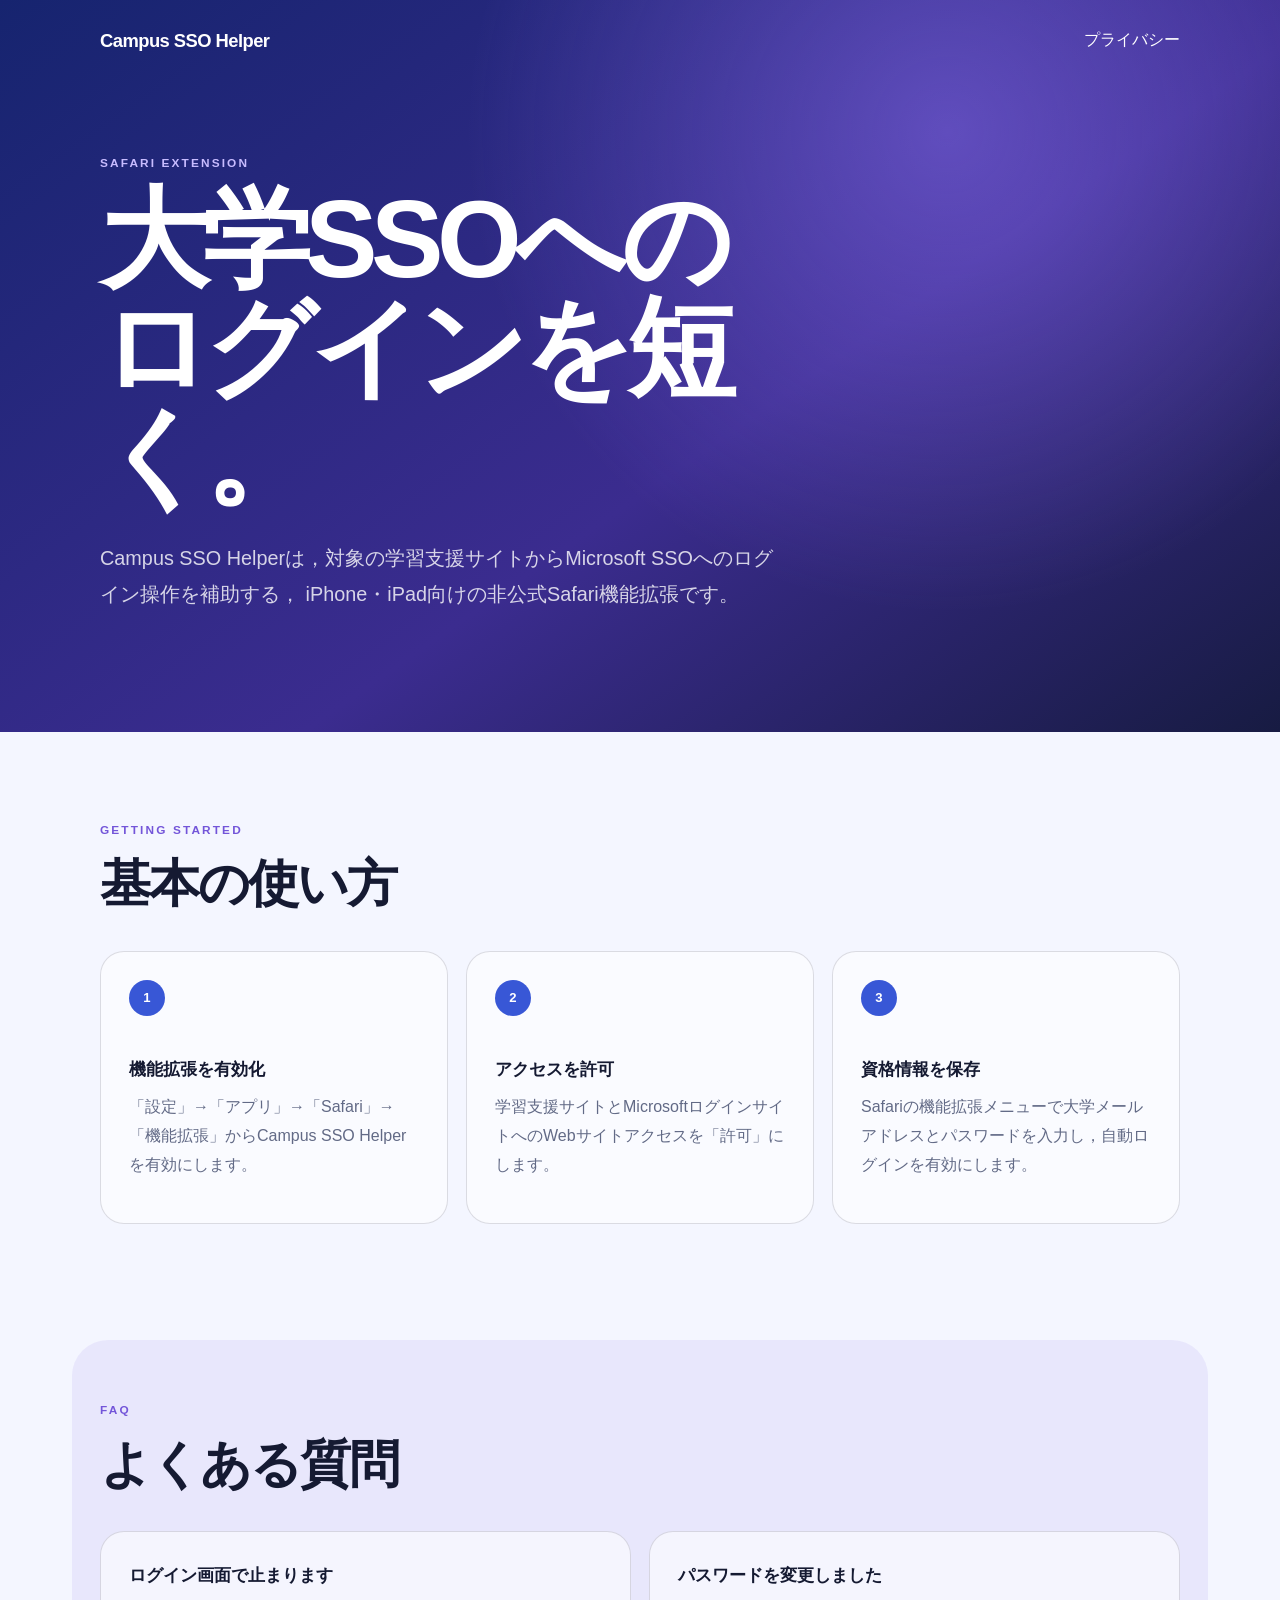
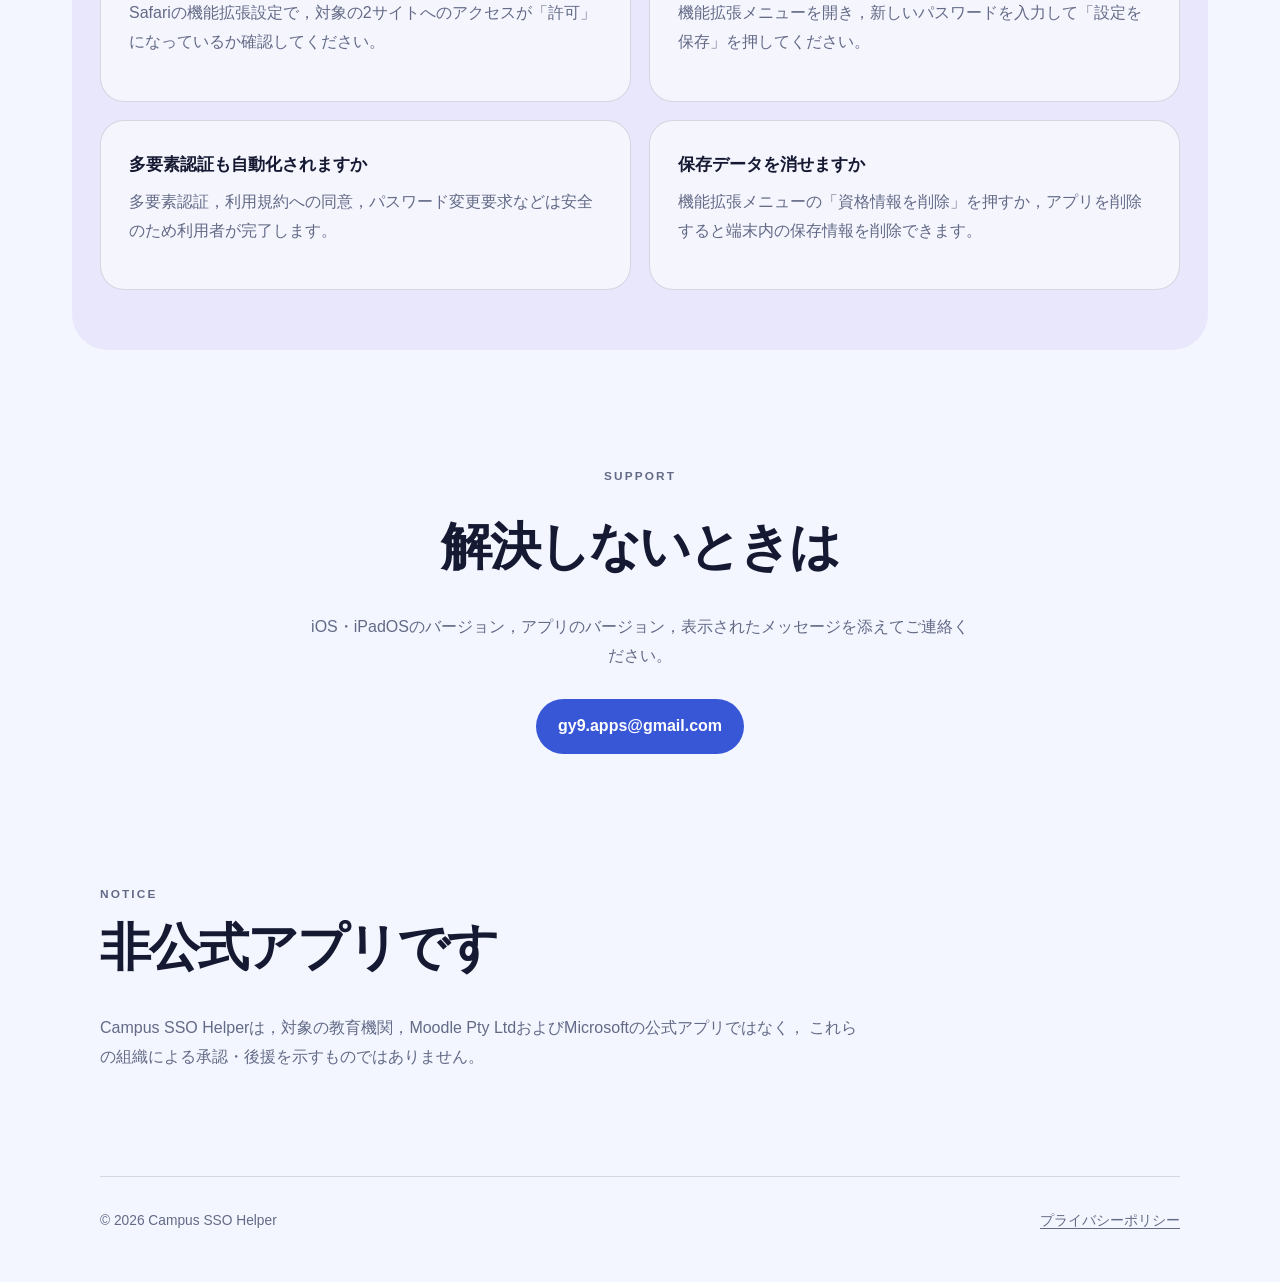
==== docs/index.html @ 8858cd8e "Prepare Campus SSO Helper App Store release" ====
<!doctype html>
<html lang="ja">
<head>
  <meta charset="utf-8">
  <meta name="viewport" content="width=device-width, initial-scale=1">
  <meta name="description" content="Campus SSO Helperのサポートページ。設定方法，よくある質問，プライバシー情報をご案内します。">
  <meta name="theme-color" content="#243aa8">
  <title>Campus SSO Helper サポート</title>
  <link rel="stylesheet" href="styles.css">
</head>
<body>
  <header class="hero">
    <nav class="nav">
      <a class="brand" href="./" aria-label="Campus SSO Helper サポートトップ">Campus SSO Helper</a>
      <a href="privacy.html">プライバシー</a>
    </nav>
    <div class="hero-content">
      <p class="eyebrow">SAFARI EXTENSION</p>
      <h1>大学SSOへの<br>ログインを短く。</h1>
      <p class="lead">
        Campus SSO Helperは，対象の学習支援サイトからMicrosoft SSOへのログイン操作を補助する，
        iPhone・iPad向けの非公式Safari機能拡張です。
      </p>
    </div>
  </header>

  <main>
    <section aria-labelledby="start">
      <p class="section-label">GETTING STARTED</p>
      <h2 id="start">基本の使い方</h2>
      <ol class="steps">
        <li>
          <span>1</span>
          <div>
            <h3>機能拡張を有効化</h3>
            <p>「設定」→「アプリ」→「Safari」→「機能拡張」からCampus SSO Helperを有効にします。</p>
          </div>
        </li>
        <li>
          <span>2</span>
          <div>
            <h3>アクセスを許可</h3>
            <p>学習支援サイトとMicrosoftログインサイトへのWebサイトアクセスを「許可」にします。</p>
          </div>
        </li>
        <li>
          <span>3</span>
          <div>
            <h3>資格情報を保存</h3>
            <p>Safariの機能拡張メニューで大学メールアドレスとパスワードを入力し，自動ログインを有効にします。</p>
          </div>
        </li>
      </ol>
    </section>

    <section class="tinted" aria-labelledby="faq">
      <p class="section-label">FAQ</p>
      <h2 id="faq">よくある質問</h2>
      <div class="faq-grid">
        <article>
          <h3>ログイン画面で止まります</h3>
          <p>Safariの機能拡張設定で，対象の2サイトへのアクセスが「許可」になっているか確認してください。</p>
        </article>
        <article>
          <h3>パスワードを変更しました</h3>
          <p>機能拡張メニューを開き，新しいパスワードを入力して「設定を保存」を押してください。</p>
        </article>
        <article>
          <h3>多要素認証も自動化されますか</h3>
          <p>多要素認証，利用規約への同意，パスワード変更要求などは安全のため利用者が完了します。</p>
        </article>
        <article>
          <h3>保存データを消せますか</h3>
          <p>機能拡張メニューの「資格情報を削除」を押すか，アプリを削除すると端末内の保存情報を削除できます。</p>
        </article>
      </div>
    </section>

    <section class="contact" aria-labelledby="contact">
      <p class="section-label">SUPPORT</p>
      <h2 id="contact">解決しないときは</h2>
      <p>iOS・iPadOSのバージョン，アプリのバージョン，表示されたメッセージを添えてご連絡ください。</p>
      <a class="button" href="mailto:gy9.apps@gmail.com">gy9.apps@gmail.com</a>
    </section>

    <section class="notice" aria-labelledby="unofficial">
      <p class="section-label">NOTICE</p>
      <h2 id="unofficial">非公式アプリです</h2>
      <p>
        Campus SSO Helperは，対象の教育機関，Moodle Pty LtdおよびMicrosoftの公式アプリではなく，
        これらの組織による承認・後援を示すものではありません。
      </p>
    </section>
  </main>

  <footer>
    <span>© 2026 Campus SSO Helper</span>
    <a href="privacy.html">プライバシーポリシー</a>
  </footer>
</body>
</html>
---- docs/styles.css ----
:root {
  color-scheme: light;
  --ink: #151a32;
  --muted: #626a86;
  --paper: #f4f6ff;
  --blue: #3857d6;
  --violet: #7355d9;
  --line: rgba(21, 26, 50, 0.14);
}

* {
  box-sizing: border-box;
}

html {
  scroll-behavior: smooth;
}

body {
  margin: 0;
  color: var(--ink);
  background: var(--paper);
  font-family: -apple-system, BlinkMacSystemFont, "Hiragino Sans", "Yu Gothic", sans-serif;
  line-height: 1.8;
}

a {
  color: inherit;
  text-underline-offset: 0.2em;
}

.hero,
.page-header {
  color: #fff;
  background:
    radial-gradient(circle at 74% 18%, rgba(151, 121, 255, 0.44), transparent 30rem),
    linear-gradient(145deg, #16246f, #3b2c8f 58%, #171b42);
}

.hero {
  min-height: 72vh;
  display: grid;
  grid-template-rows: auto 1fr;
}

.nav {
  width: min(1080px, calc(100% - 40px));
  margin: 0 auto;
  padding: 24px 0;
  display: flex;
  align-items: center;
  justify-content: space-between;
}

.nav a {
  text-decoration: none;
}

.brand {
  font-size: 1.15rem;
  font-weight: 750;
  letter-spacing: -0.03em;
}

.hero-content,
.page-header > div {
  width: min(1080px, calc(100% - 40px));
  margin: auto;
  padding: 72px 0 100px;
}

.page-header > div {
  padding-top: 52px;
}

.eyebrow,
.section-label {
  margin: 0 0 12px;
  color: #c8bcff;
  font-size: 0.74rem;
  font-weight: 750;
  letter-spacing: 0.18em;
}

.section-label {
  color: var(--violet);
}

h1,
h2,
h3,
p {
  margin-top: 0;
}

h1 {
  margin-bottom: 28px;
  max-width: 800px;
  font-size: clamp(3rem, 8.5vw, 7rem);
  line-height: 1;
  letter-spacing: -0.06em;
}

.page-header h1 {
  font-size: clamp(2.6rem, 7vw, 5.4rem);
}

.lead {
  max-width: 690px;
  color: rgba(255, 255, 255, 0.8);
  font-size: clamp(1rem, 2vw, 1.24rem);
}

.updated {
  color: rgba(255, 255, 255, 0.65);
}

main > section,
.policy {
  width: min(1080px, calc(100% - 40px));
  margin: 0 auto;
  padding: 88px 0;
}

h2 {
  margin-bottom: 36px;
  font-size: clamp(2rem, 4vw, 3.2rem);
  line-height: 1.2;
  letter-spacing: -0.04em;
}

h3 {
  margin-bottom: 8px;
  font-size: 1.08rem;
}

.steps {
  list-style: none;
  margin: 0;
  padding: 0;
  display: grid;
  grid-template-columns: repeat(3, 1fr);
  gap: 18px;
}

.steps li,
.faq-grid article {
  border: 1px solid var(--line);
  border-radius: 24px;
  background: rgba(255, 255, 255, 0.58);
}

.steps li {
  padding: 28px;
}

.steps li > span {
  width: 36px;
  height: 36px;
  margin-bottom: 38px;
  display: grid;
  place-items: center;
  border-radius: 999px;
  color: #fff;
  background: var(--blue);
  font-size: 0.82rem;
  font-weight: 750;
}

.steps p,
.faq-grid p,
.contact p,
.notice p,
.policy p,
.policy li {
  color: var(--muted);
}

.tinted {
  position: relative;
}

.tinted::before {
  position: absolute;
  z-index: -1;
  inset: 28px -28px;
  border-radius: 36px;
  background: rgba(115, 85, 217, 0.09);
  content: "";
}

.faq-grid {
  display: grid;
  grid-template-columns: repeat(2, 1fr);
  gap: 18px;
}

.faq-grid article {
  padding: 28px;
}

.contact {
  text-align: center;
}

.contact p {
  max-width: 660px;
  margin: 0 auto 28px;
}

.button {
  display: inline-block;
  padding: 13px 22px;
  border-radius: 999px;
  color: #fff;
  background: var(--blue);
  text-decoration: none;
  font-weight: 700;
}

.notice {
  padding-top: 42px;
}

.notice p {
  max-width: 760px;
}

.policy {
  max-width: 780px;
}

.policy section {
  padding: 28px 0;
  border-bottom: 1px solid var(--line);
}

.policy h2 {
  margin-bottom: 14px;
  font-size: 1.5rem;
}

code {
  overflow-wrap: anywhere;
}

footer {
  width: min(1080px, calc(100% - 40px));
  margin: 0 auto;
  padding: 32px 0 48px;
  display: flex;
  justify-content: space-between;
  border-top: 1px solid var(--line);
  color: var(--muted);
  font-size: 0.86rem;
}

@media (max-width: 760px) {
  .hero {
    min-height: 630px;
  }

  .hero-content,
  .page-header > div {
    padding: 56px 0 76px;
  }

  .steps,
  .faq-grid {
    grid-template-columns: 1fr;
  }

  main > section,
  .policy {
    padding: 66px 0;
  }

  .tinted::before {
    inset: 22px -12px;
  }

  footer {
    gap: 16px;
    flex-direction: column;
  }
}
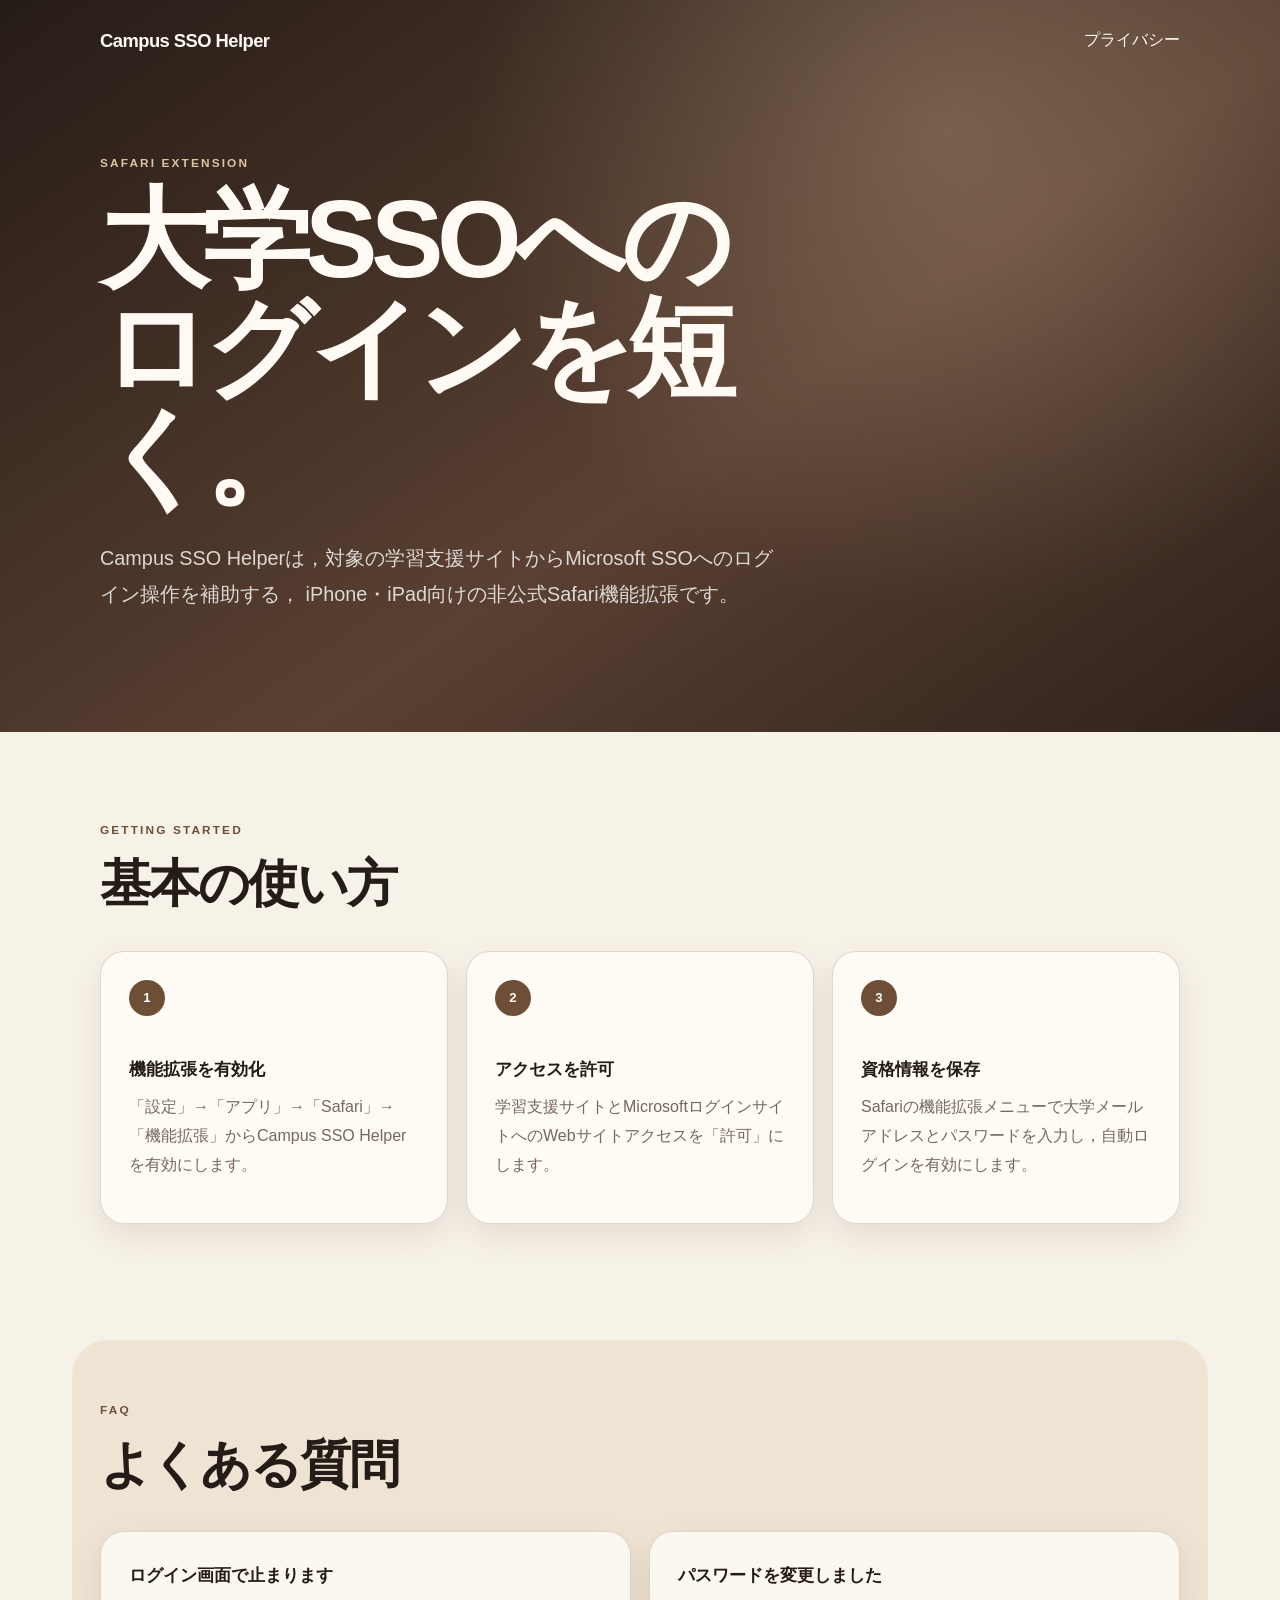
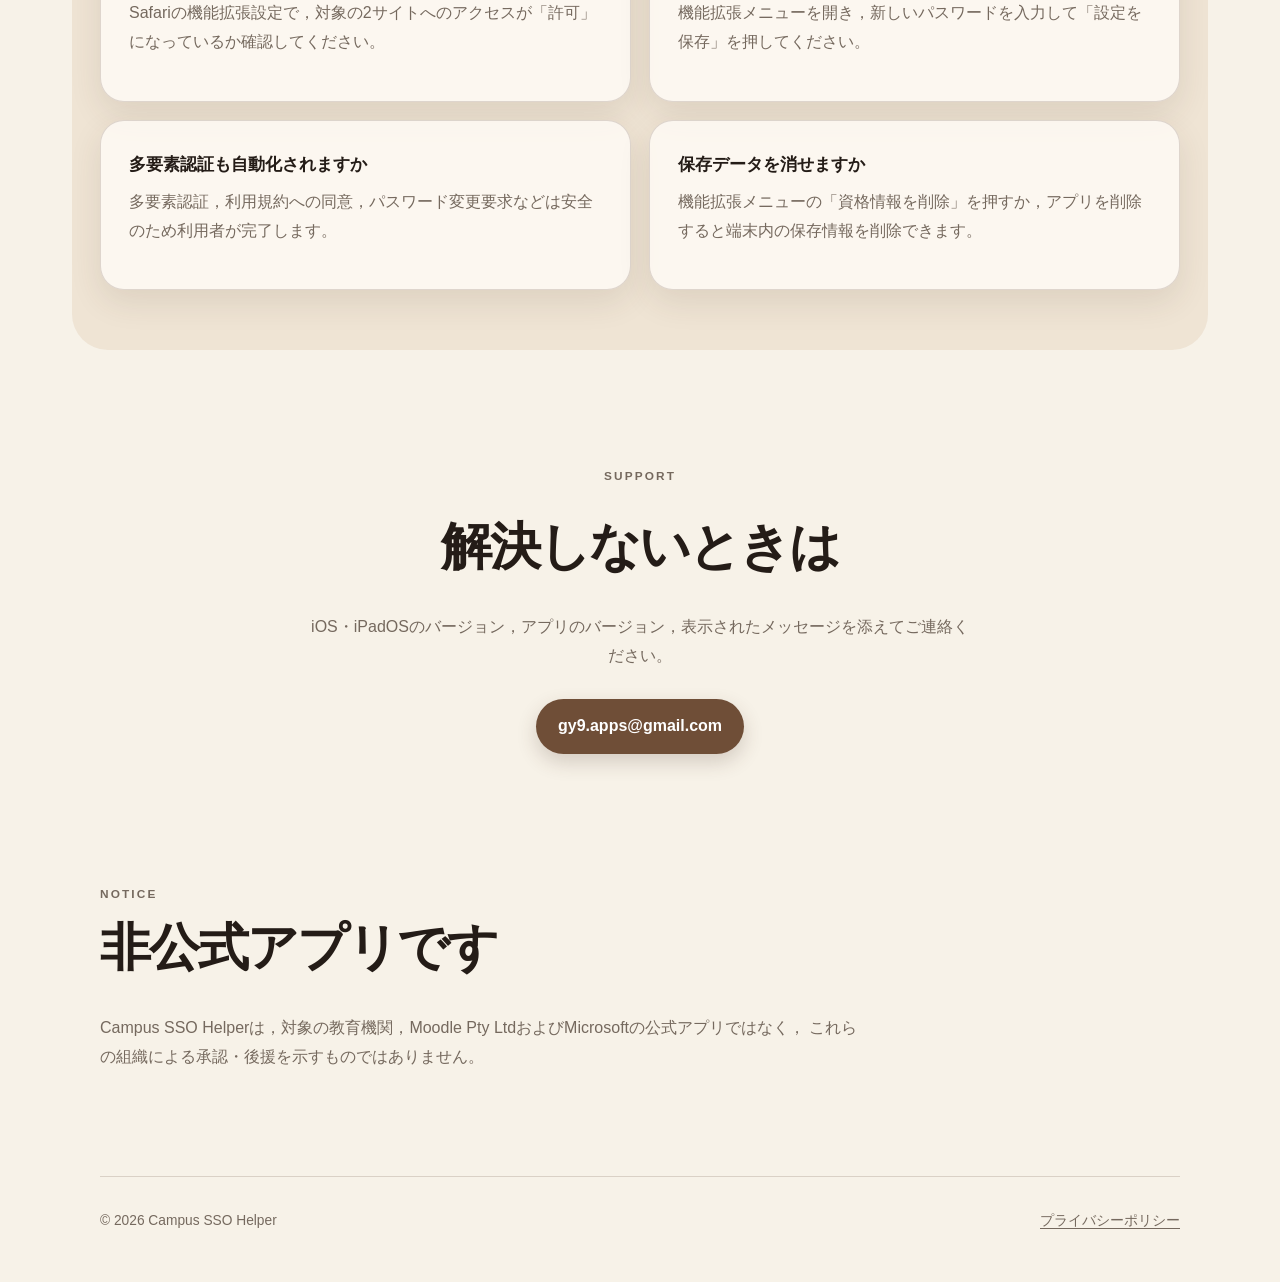
==== commit 7cfa3bde: "Adopt warm ivory and cocoa design system" ====
--- a/docs/index.html
+++ b/docs/index.html
@@ -4,7 +4,7 @@
   <meta charset="utf-8">
   <meta name="viewport" content="width=device-width, initial-scale=1">
   <meta name="description" content="Campus SSO Helperのサポートページ。設定方法，よくある質問，プライバシー情報をご案内します。">
-  <meta name="theme-color" content="#243aa8">
+  <meta name="theme-color" content="#4b3428">
   <title>Campus SSO Helper サポート</title>
   <link rel="stylesheet" href="styles.css">
 </head>
--- a/docs/styles.css
+++ b/docs/styles.css
@@ -1,11 +1,13 @@
 :root {
   color-scheme: light;
-  --ink: #151a32;
-  --muted: #626a86;
-  --paper: #f4f6ff;
-  --blue: #3857d6;
-  --violet: #7355d9;
-  --line: rgba(21, 26, 50, 0.14);
+  --ink: #241c17;
+  --muted: #75695e;
+  --paper: #f7f2e8;
+  --surface: #fffcf7;
+  --cocoa: #6f4e37;
+  --sand: #c5a37c;
+  --line: rgba(83, 59, 44, 0.18);
+  --shadow: rgba(76, 52, 39, 0.11);
 }
 
 * {
@@ -31,10 +33,10 @@
 
 .hero,
 .page-header {
-  color: #fff;
+  color: #fffaf3;
   background:
-    radial-gradient(circle at 74% 18%, rgba(151, 121, 255, 0.44), transparent 30rem),
-    linear-gradient(145deg, #16246f, #3b2c8f 58%, #171b42);
+    radial-gradient(circle at 74% 18%, rgba(224, 196, 160, 0.28), transparent 30rem),
+    linear-gradient(145deg, #261c17, #5a4032 58%, #2e211b);
 }
 
 .hero {
@@ -76,14 +78,14 @@
 .eyebrow,
 .section-label {
   margin: 0 0 12px;
-  color: #c8bcff;
+  color: #e0c4a0;
   font-size: 0.74rem;
   font-weight: 750;
   letter-spacing: 0.18em;
 }
 
 .section-label {
-  color: var(--violet);
+  color: var(--cocoa);
 }
 
 h1,
@@ -147,7 +149,8 @@
 .faq-grid article {
   border: 1px solid var(--line);
   border-radius: 24px;
-  background: rgba(255, 255, 255, 0.58);
+  background: rgba(255, 252, 247, 0.8);
+  box-shadow: 0 12px 32px var(--shadow);
 }
 
 .steps li {
@@ -162,7 +165,7 @@
   place-items: center;
   border-radius: 999px;
   color: #fff;
-  background: var(--blue);
+  background: var(--cocoa);
   font-size: 0.82rem;
   font-weight: 750;
 }
@@ -185,7 +188,7 @@
   z-index: -1;
   inset: 28px -28px;
   border-radius: 36px;
-  background: rgba(115, 85, 217, 0.09);
+  background: rgba(197, 163, 124, 0.18);
   content: "";
 }
 
@@ -213,7 +216,8 @@
   padding: 13px 22px;
   border-radius: 999px;
   color: #fff;
-  background: var(--blue);
+  background: var(--cocoa);
+  box-shadow: 0 8px 20px rgba(76, 52, 39, 0.2);
   text-decoration: none;
   font-weight: 700;
 }
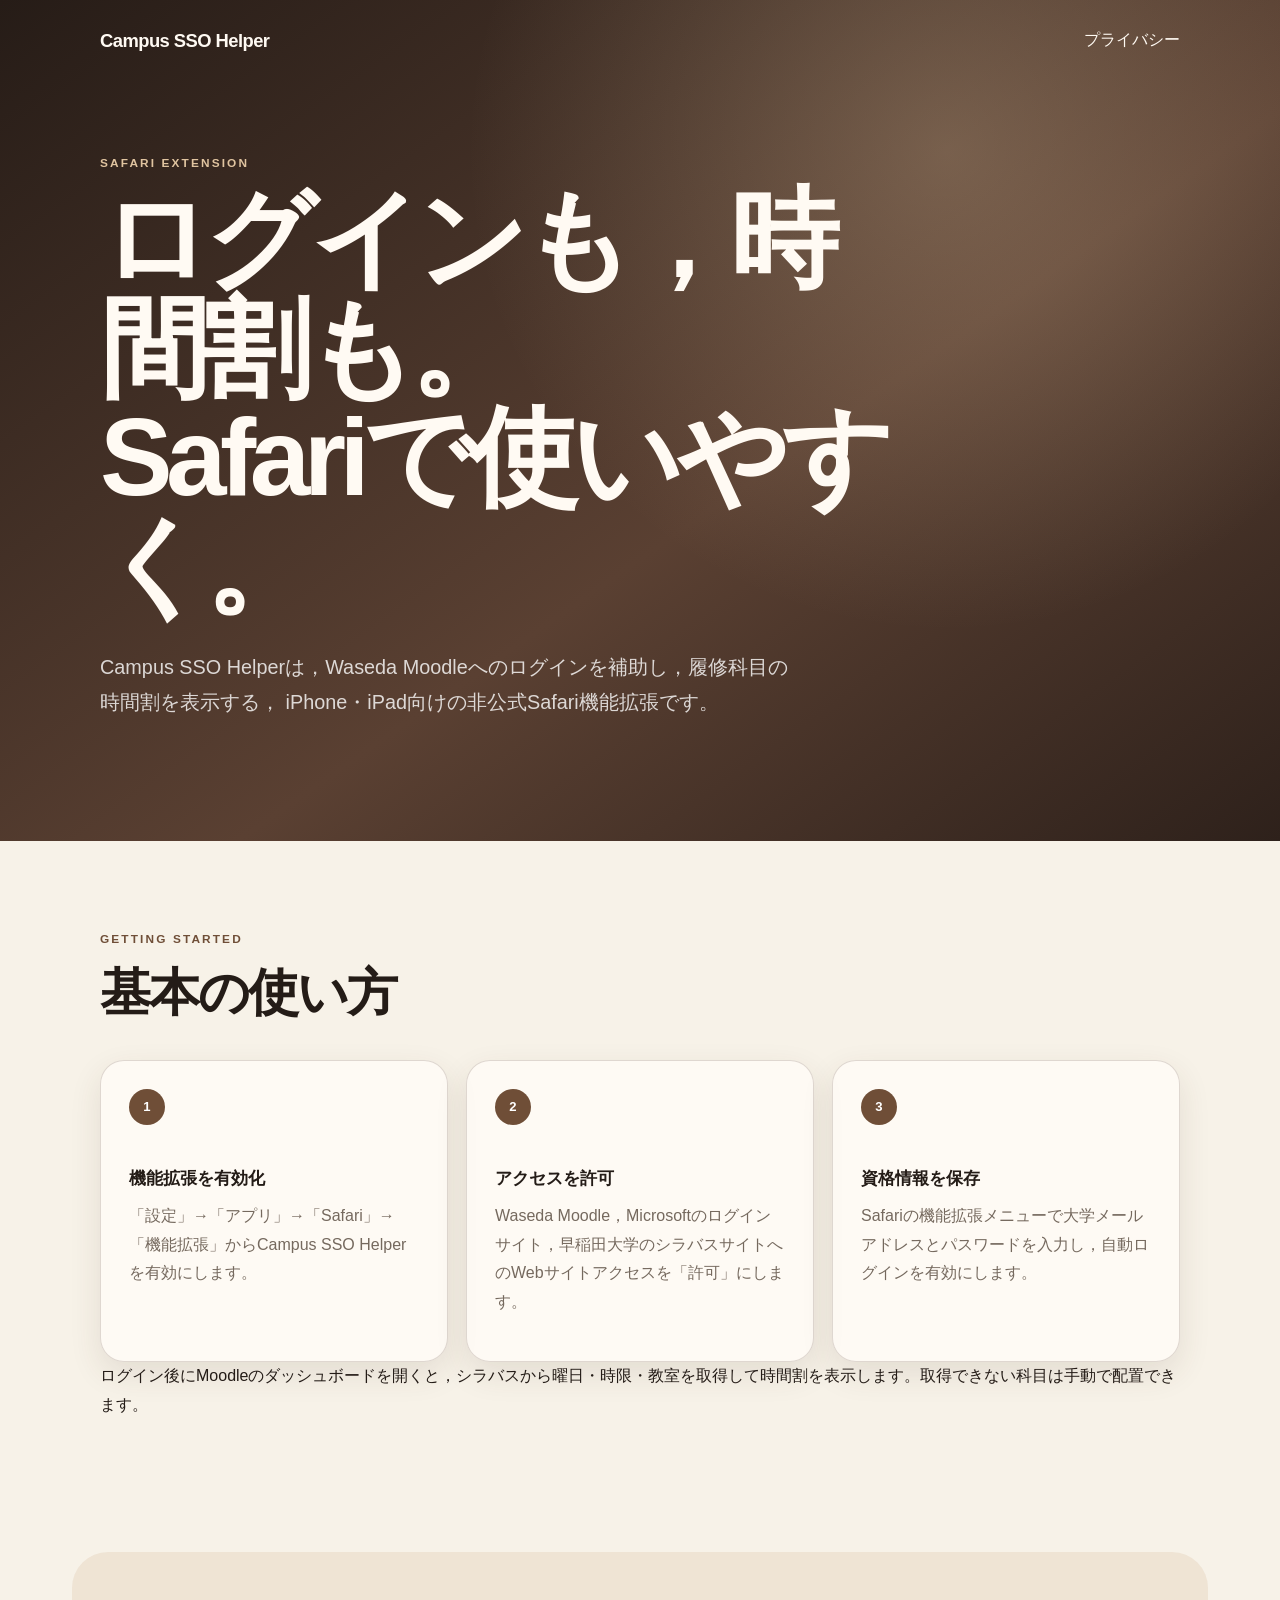
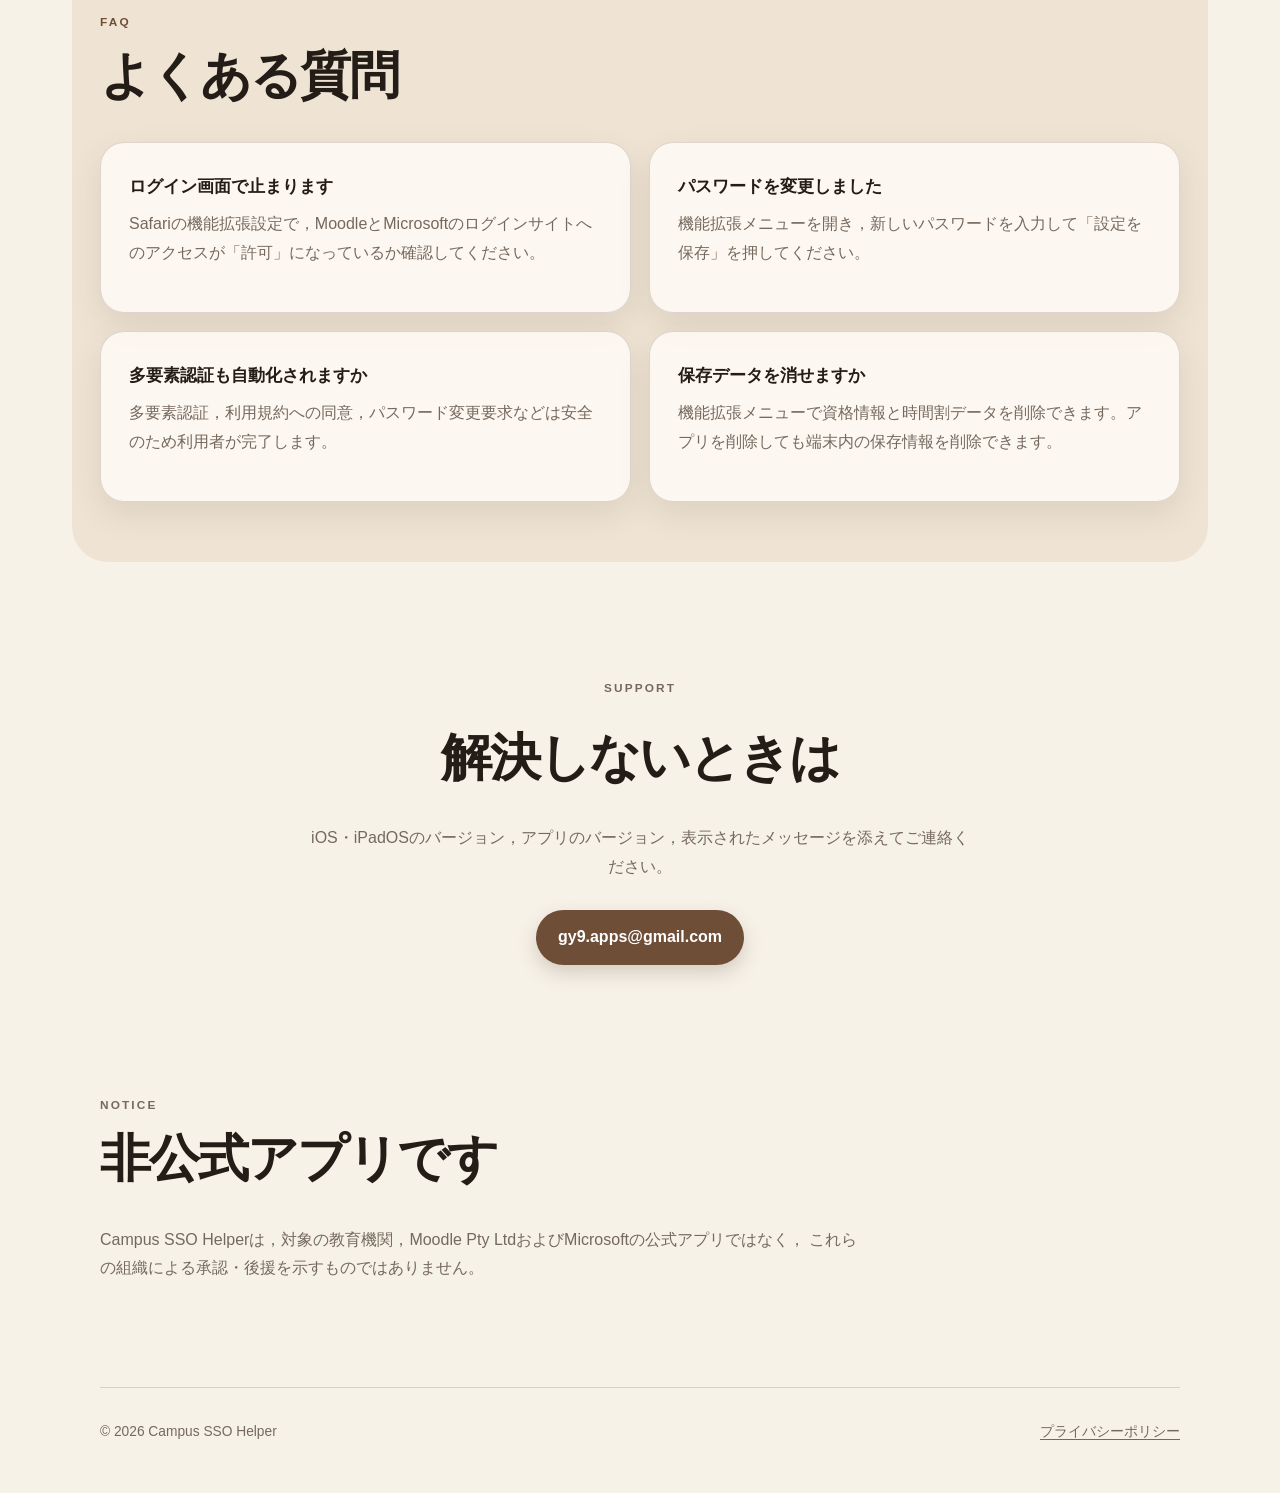
==== commit 8881b03a: "Add iOS Safari Moodle timetable with syllabus lookup" ====
--- a/docs/index.html
+++ b/docs/index.html
@@ -16,9 +16,9 @@
     </nav>
     <div class="hero-content">
       <p class="eyebrow">SAFARI EXTENSION</p>
-      <h1>大学SSOへの<br>ログインを短く。</h1>
+      <h1>ログインも，時間割も。<br>Safariで使いやすく。</h1>
       <p class="lead">
-        Campus SSO Helperは，対象の学習支援サイトからMicrosoft SSOへのログイン操作を補助する，
+        Campus SSO Helperは，Waseda Moodleへのログインを補助し，履修科目の時間割を表示する，
         iPhone・iPad向けの非公式Safari機能拡張です。
       </p>
     </div>
@@ -40,7 +40,7 @@
           <span>2</span>
           <div>
             <h3>アクセスを許可</h3>
-            <p>学習支援サイトとMicrosoftログインサイトへのWebサイトアクセスを「許可」にします。</p>
+            <p>Waseda Moodle，Microsoftのログインサイト，早稲田大学のシラバスサイトへのWebサイトアクセスを「許可」にします。</p>
           </div>
         </li>
         <li>
@@ -51,6 +51,7 @@
           </div>
         </li>
       </ol>
+      <p>ログイン後にMoodleのダッシュボードを開くと，シラバスから曜日・時限・教室を取得して時間割を表示します。取得できない科目は手動で配置できます。</p>
     </section>
 
     <section class="tinted" aria-labelledby="faq">
@@ -59,7 +60,7 @@
       <div class="faq-grid">
         <article>
           <h3>ログイン画面で止まります</h3>
-          <p>Safariの機能拡張設定で，対象の2サイトへのアクセスが「許可」になっているか確認してください。</p>
+          <p>Safariの機能拡張設定で，MoodleとMicrosoftのログインサイトへのアクセスが「許可」になっているか確認してください。</p>
         </article>
         <article>
           <h3>パスワードを変更しました</h3>
@@ -71,7 +72,7 @@
         </article>
         <article>
           <h3>保存データを消せますか</h3>
-          <p>機能拡張メニューの「資格情報を削除」を押すか，アプリを削除すると端末内の保存情報を削除できます。</p>
+          <p>機能拡張メニューで資格情報と時間割データを削除できます。アプリを削除しても端末内の保存情報を削除できます。</p>
         </article>
       </div>
     </section>
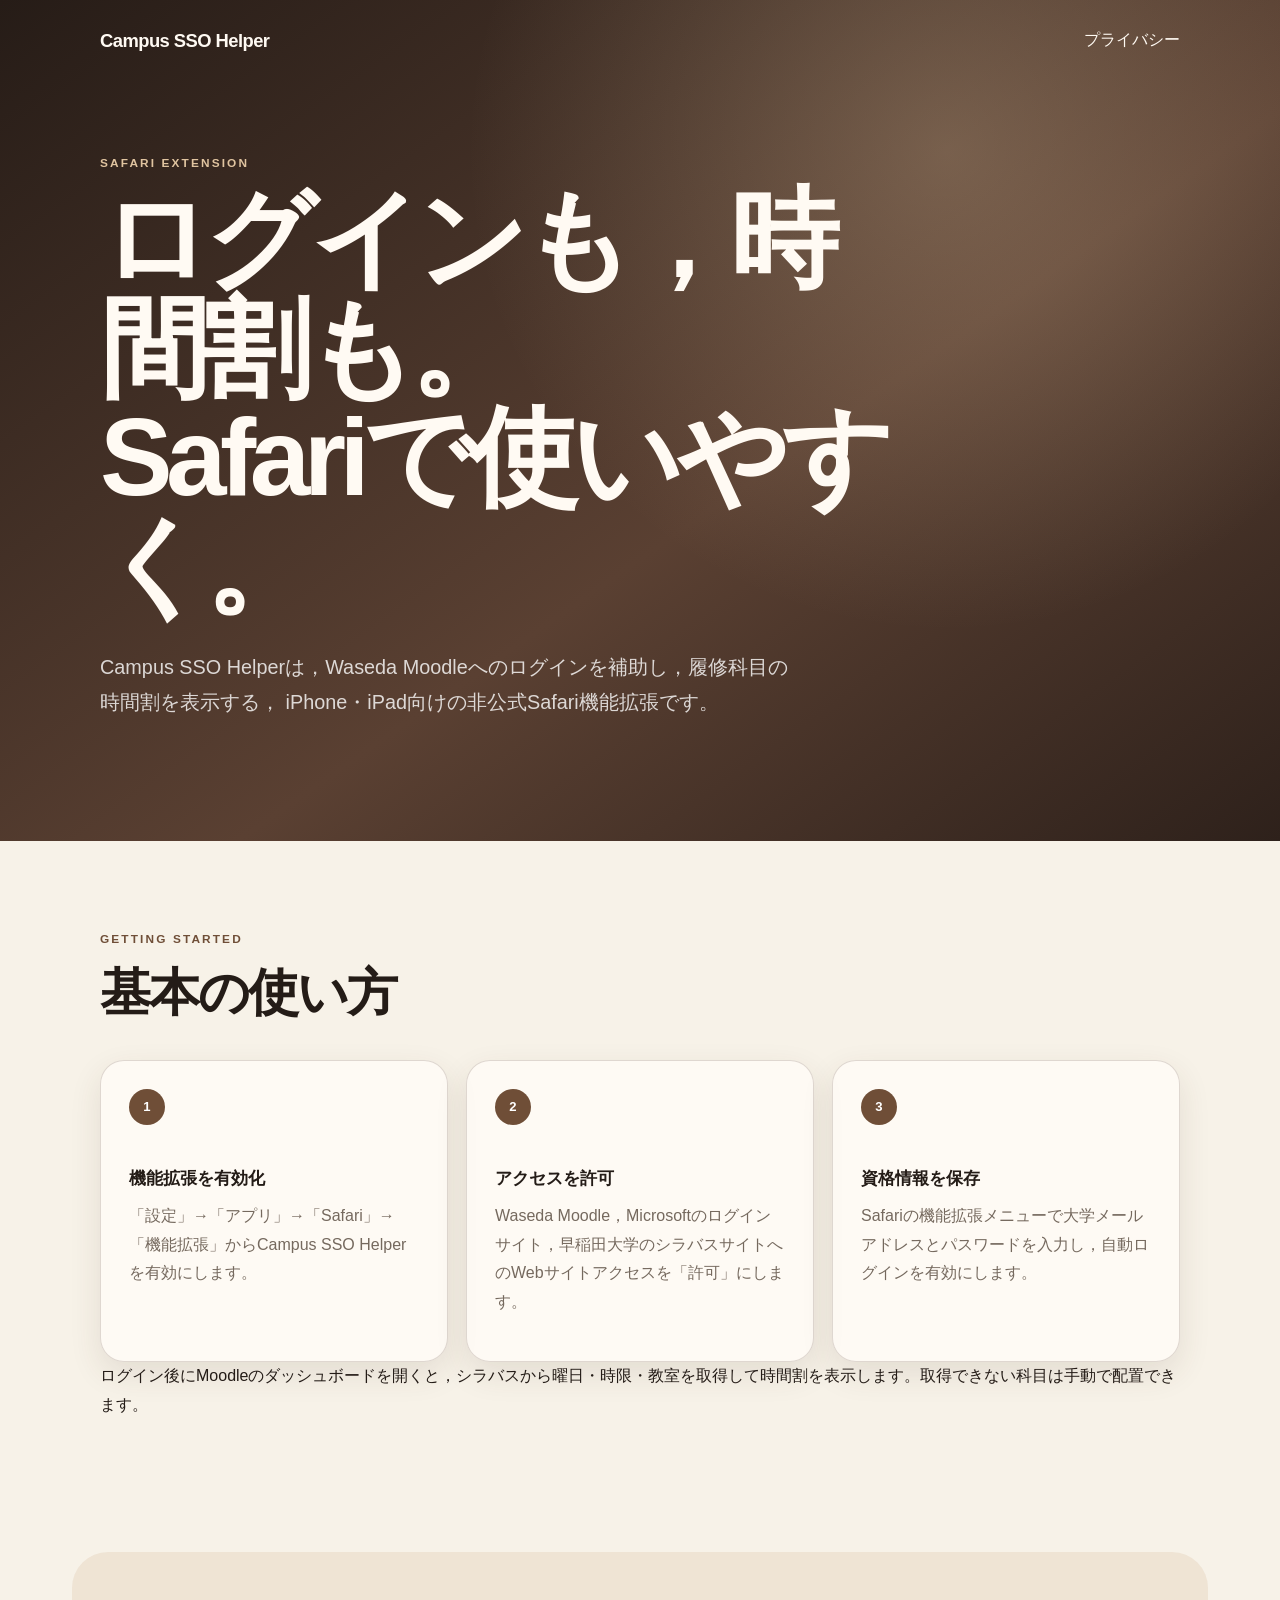
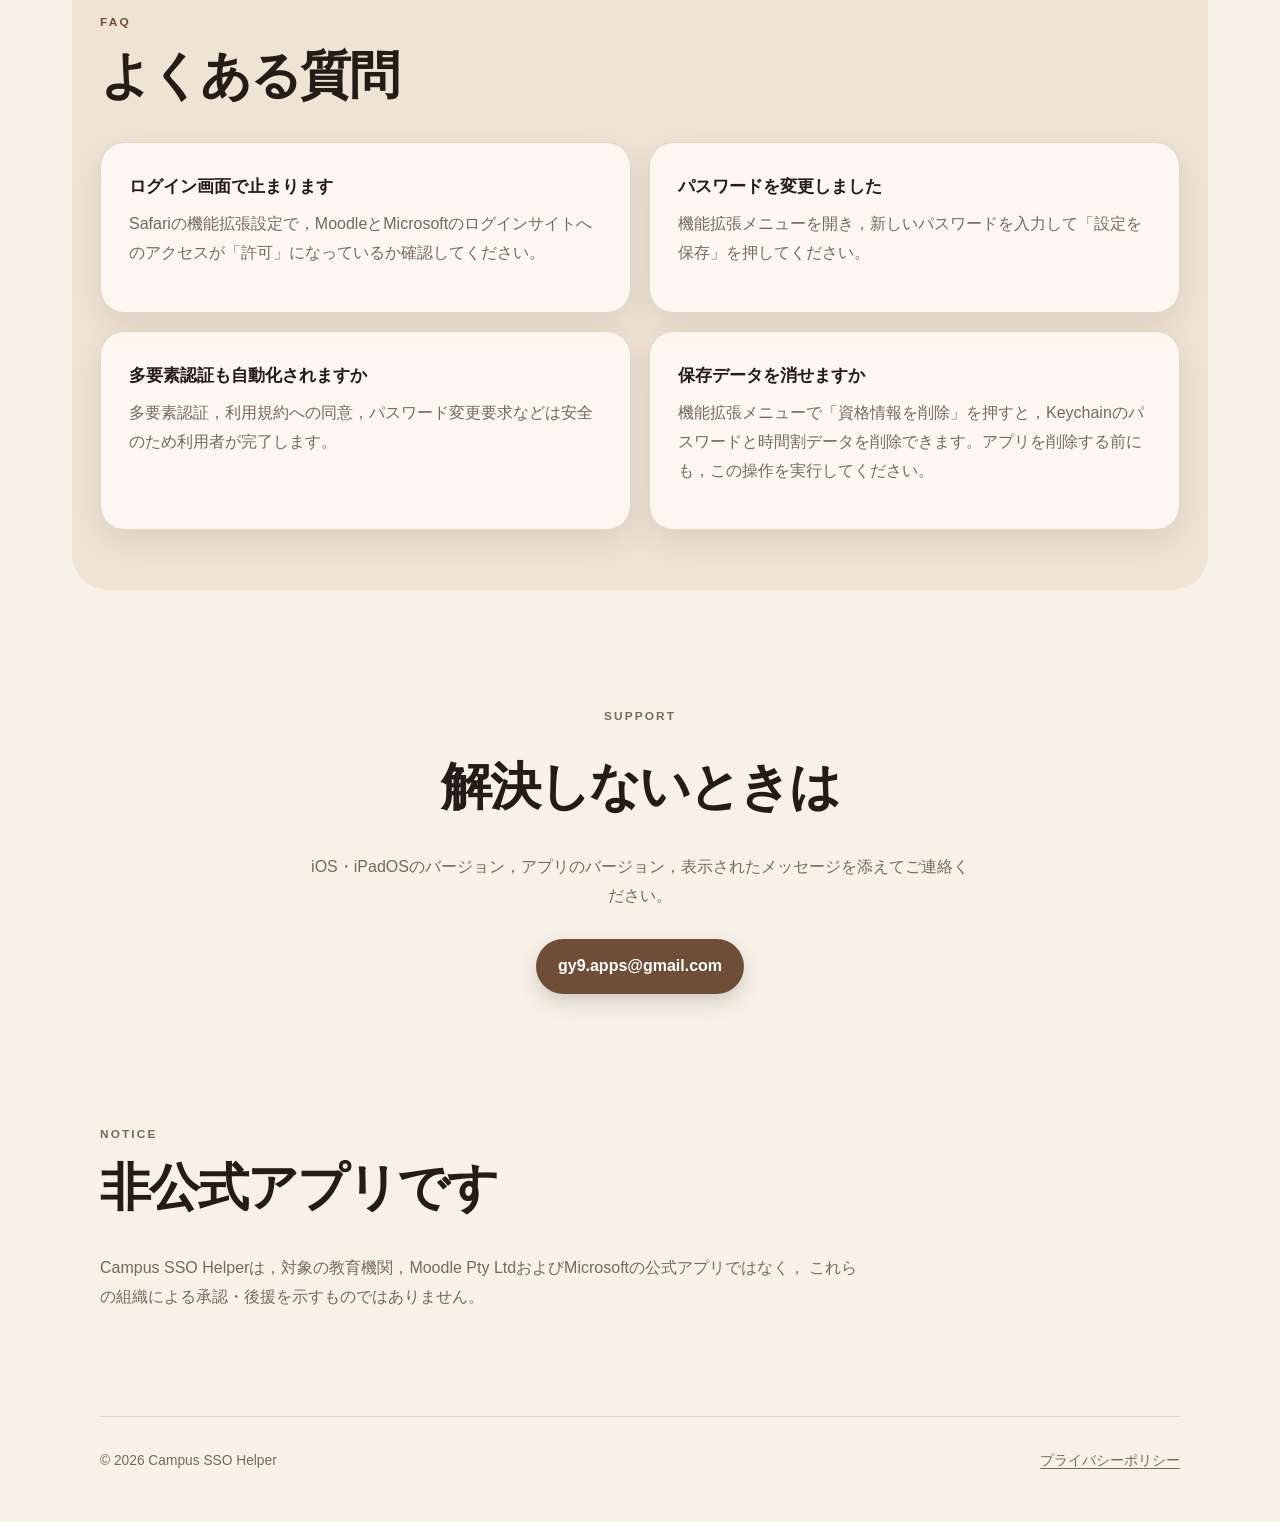
==== commit 242f493f: "Prepare 2.1.0 with Keychain credentials and bundled license notices" ====
--- a/docs/index.html
+++ b/docs/index.html
@@ -72,7 +72,7 @@
         </article>
         <article>
           <h3>保存データを消せますか</h3>
-          <p>機能拡張メニューで資格情報と時間割データを削除できます。アプリを削除しても端末内の保存情報を削除できます。</p>
+          <p>機能拡張メニューで「資格情報を削除」を押すと，Keychainのパスワードと時間割データを削除できます。アプリを削除する前にも，この操作を実行してください。</p>
         </article>
       </div>
     </section>
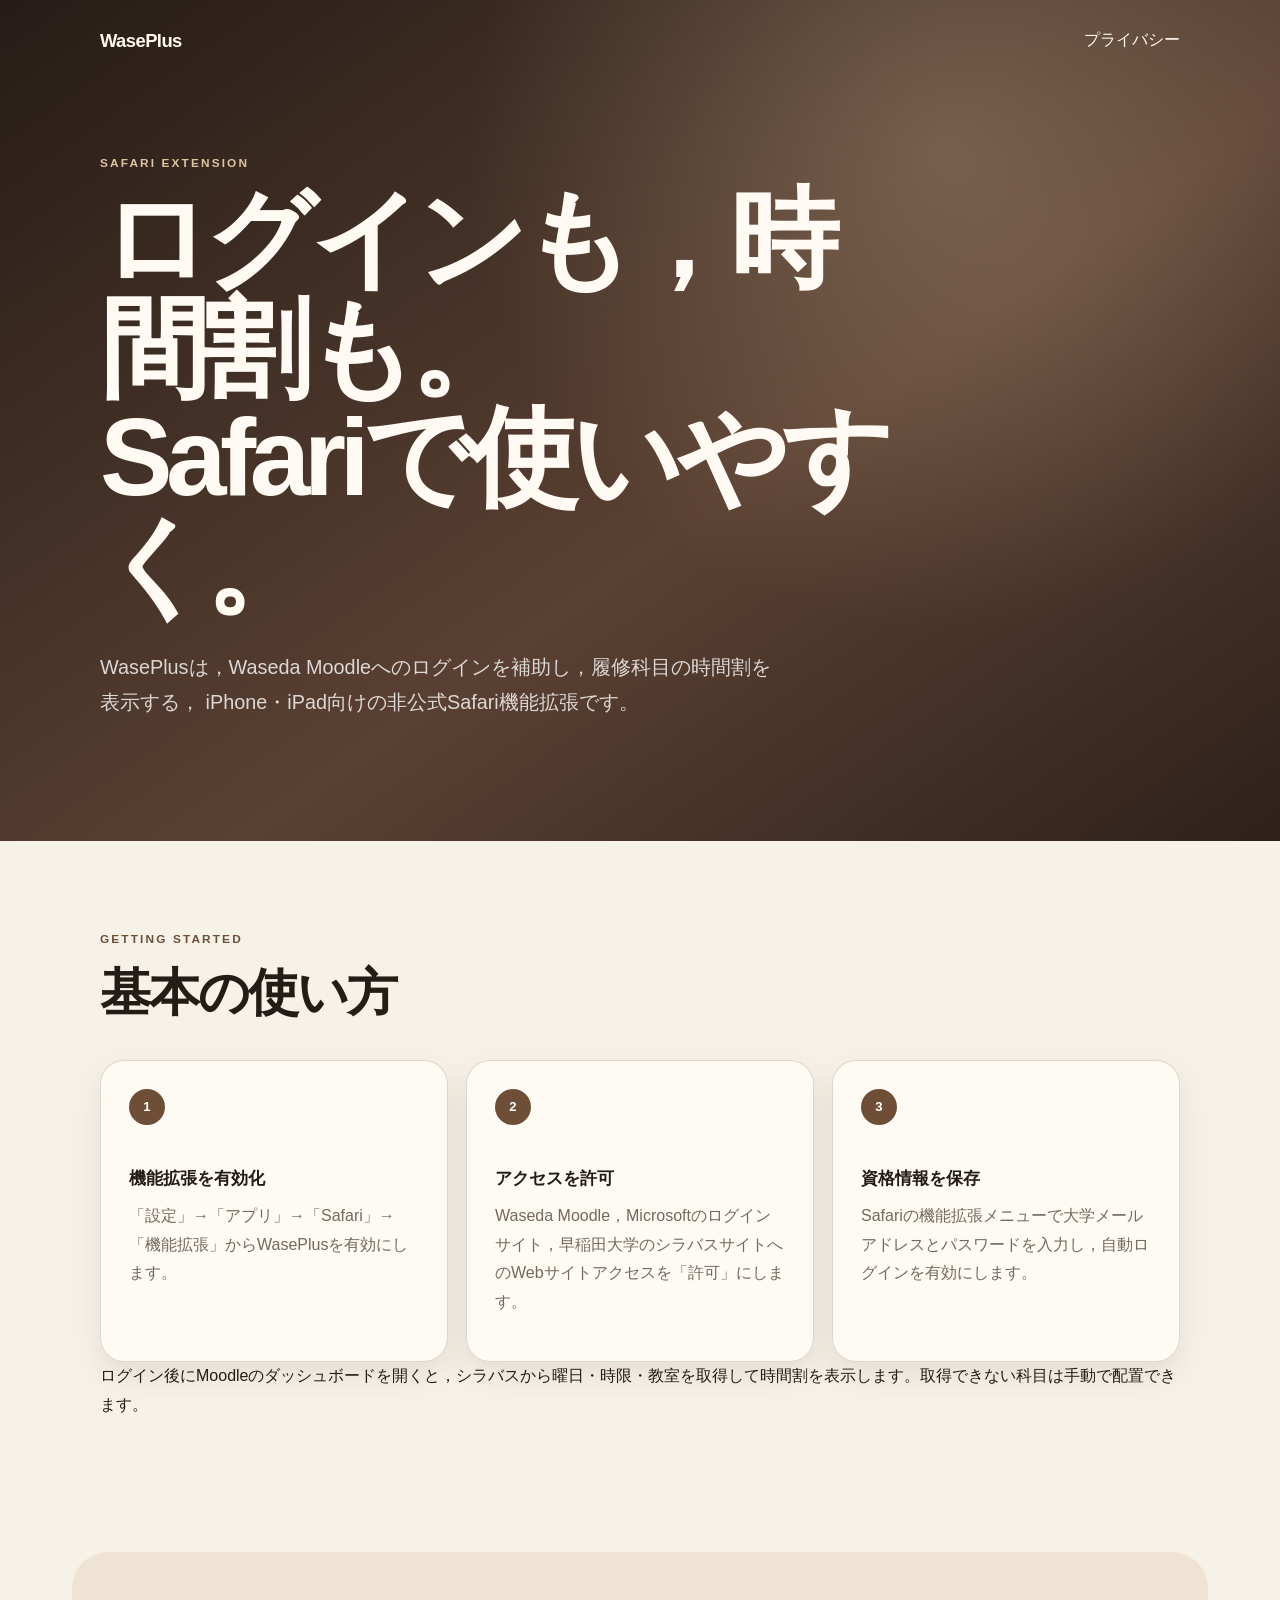
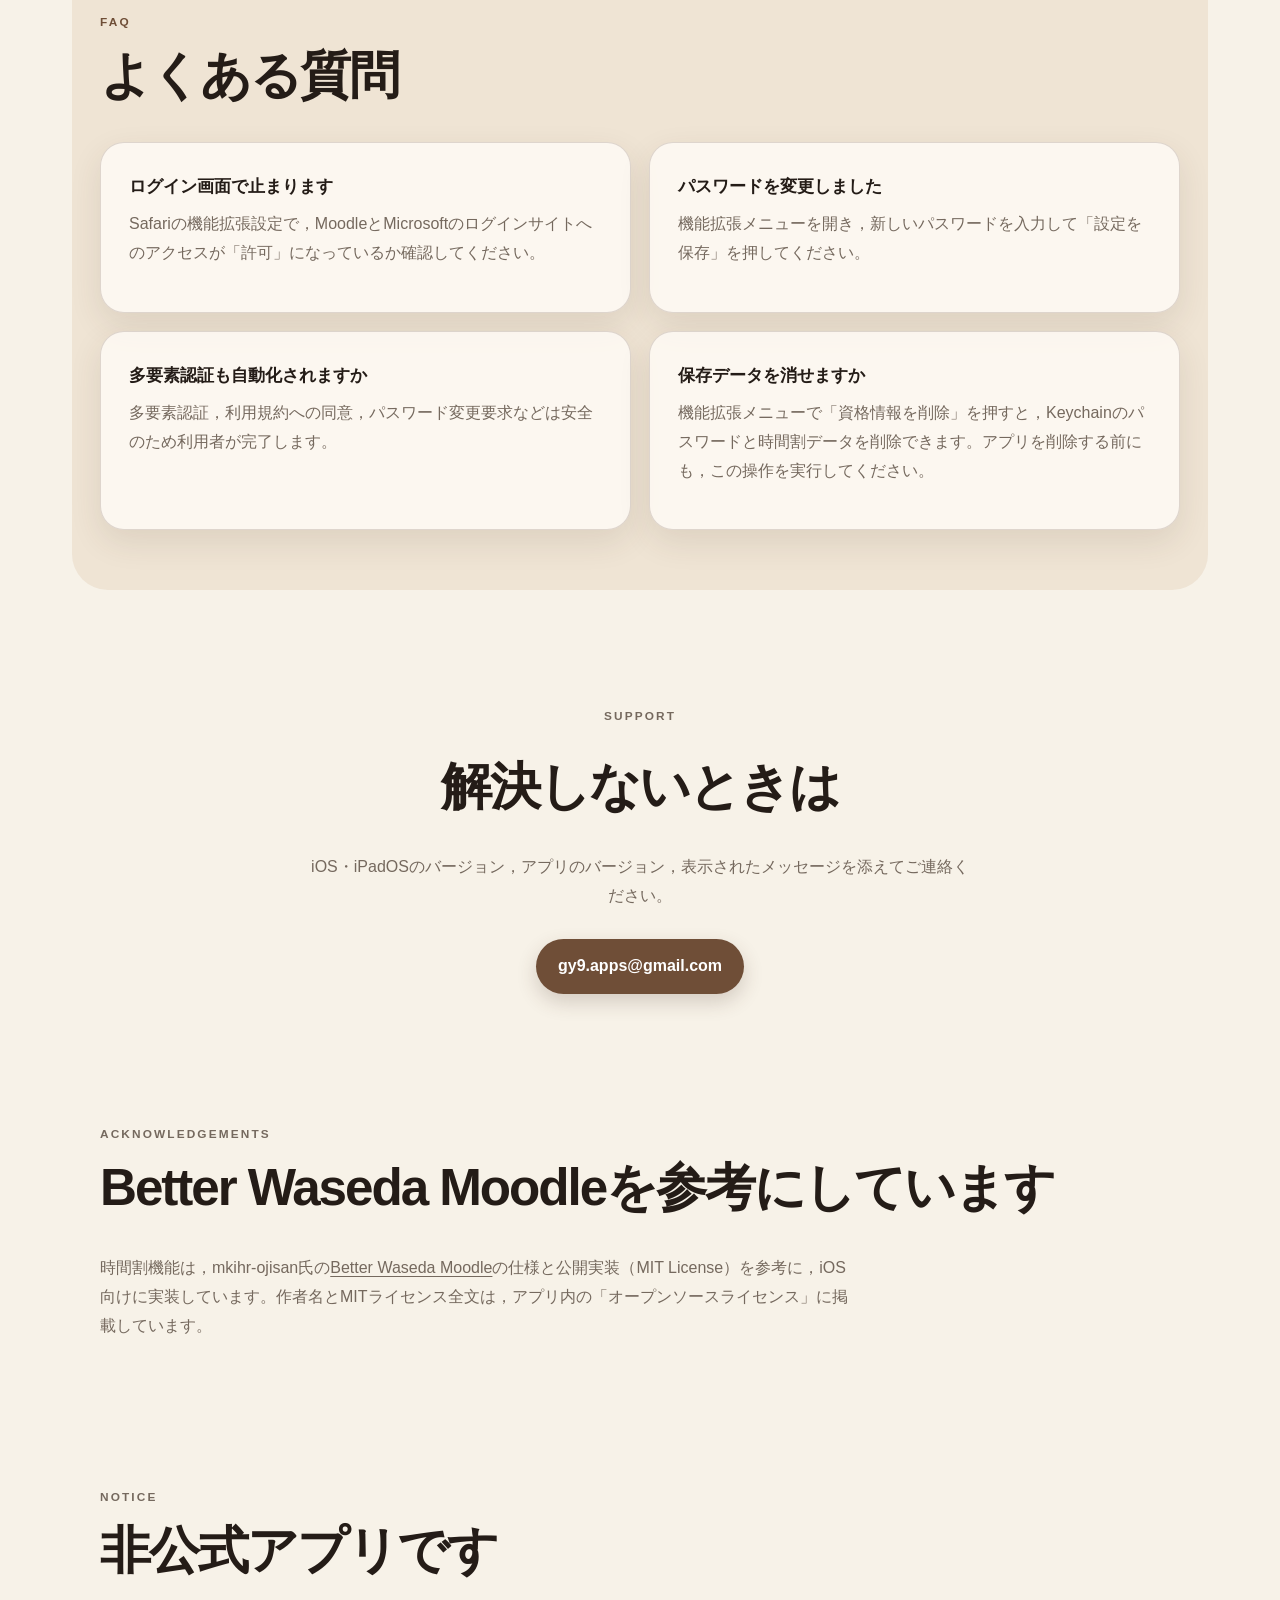
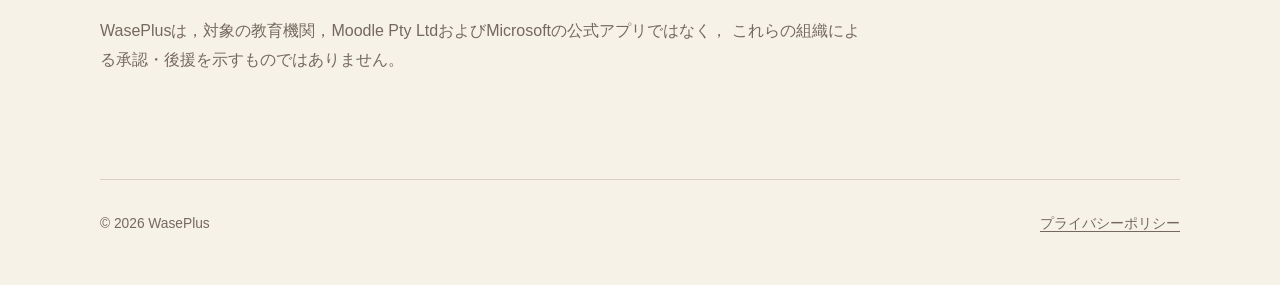
==== commit 283fc201: "Refresh WasePlus branding and attribution; capture real App Store demo" ====
--- a/docs/index.html
+++ b/docs/index.html
@@ -3,22 +3,22 @@
 <head>
   <meta charset="utf-8">
   <meta name="viewport" content="width=device-width, initial-scale=1">
-  <meta name="description" content="Campus SSO Helperのサポートページ。設定方法，よくある質問，プライバシー情報をご案内します。">
+  <meta name="description" content="WasePlusのサポートページ。設定方法，よくある質問，プライバシー情報をご案内します。">
   <meta name="theme-color" content="#4b3428">
-  <title>Campus SSO Helper サポート</title>
+  <title>WasePlus サポート</title>
   <link rel="stylesheet" href="styles.css">
 </head>
 <body>
   <header class="hero">
     <nav class="nav">
-      <a class="brand" href="./" aria-label="Campus SSO Helper サポートトップ">Campus SSO Helper</a>
+      <a class="brand" href="./" aria-label="WasePlus サポートトップ">WasePlus</a>
       <a href="privacy.html">プライバシー</a>
     </nav>
     <div class="hero-content">
       <p class="eyebrow">SAFARI EXTENSION</p>
       <h1>ログインも，時間割も。<br>Safariで使いやすく。</h1>
       <p class="lead">
-        Campus SSO Helperは，Waseda Moodleへのログインを補助し，履修科目の時間割を表示する，
+        WasePlusは，Waseda Moodleへのログインを補助し，履修科目の時間割を表示する，
         iPhone・iPad向けの非公式Safari機能拡張です。
       </p>
     </div>
@@ -33,7 +33,7 @@
           <span>1</span>
           <div>
             <h3>機能拡張を有効化</h3>
-            <p>「設定」→「アプリ」→「Safari」→「機能拡張」からCampus SSO Helperを有効にします。</p>
+            <p>「設定」→「アプリ」→「Safari」→「機能拡張」からWasePlusを有効にします。</p>
           </div>
         </li>
         <li>
@@ -84,18 +84,24 @@
       <a class="button" href="mailto:gy9.apps@gmail.com">gy9.apps@gmail.com</a>
     </section>
 
+    <section class="notice" aria-labelledby="credits">
+      <p class="section-label">ACKNOWLEDGEMENTS</p>
+      <h2 id="credits">Better Waseda Moodleを参考にしています</h2>
+      <p>時間割機能は，mkihr-ojisan氏の<a href="https://github.com/mkihr-ojisan/better-waseda-moodle">Better Waseda Moodle</a>の仕様と公開実装（MIT License）を参考に，iOS向けに実装しています。作者名とMITライセンス全文は，アプリ内の「オープンソースライセンス」に掲載しています。</p>
+    </section>
+
     <section class="notice" aria-labelledby="unofficial">
       <p class="section-label">NOTICE</p>
       <h2 id="unofficial">非公式アプリです</h2>
       <p>
-        Campus SSO Helperは，対象の教育機関，Moodle Pty LtdおよびMicrosoftの公式アプリではなく，
+        WasePlusは，対象の教育機関，Moodle Pty LtdおよびMicrosoftの公式アプリではなく，
         これらの組織による承認・後援を示すものではありません。
       </p>
     </section>
   </main>
 
   <footer>
-    <span>© 2026 Campus SSO Helper</span>
+    <span>© 2026 WasePlus</span>
     <a href="privacy.html">プライバシーポリシー</a>
   </footer>
 </body>
